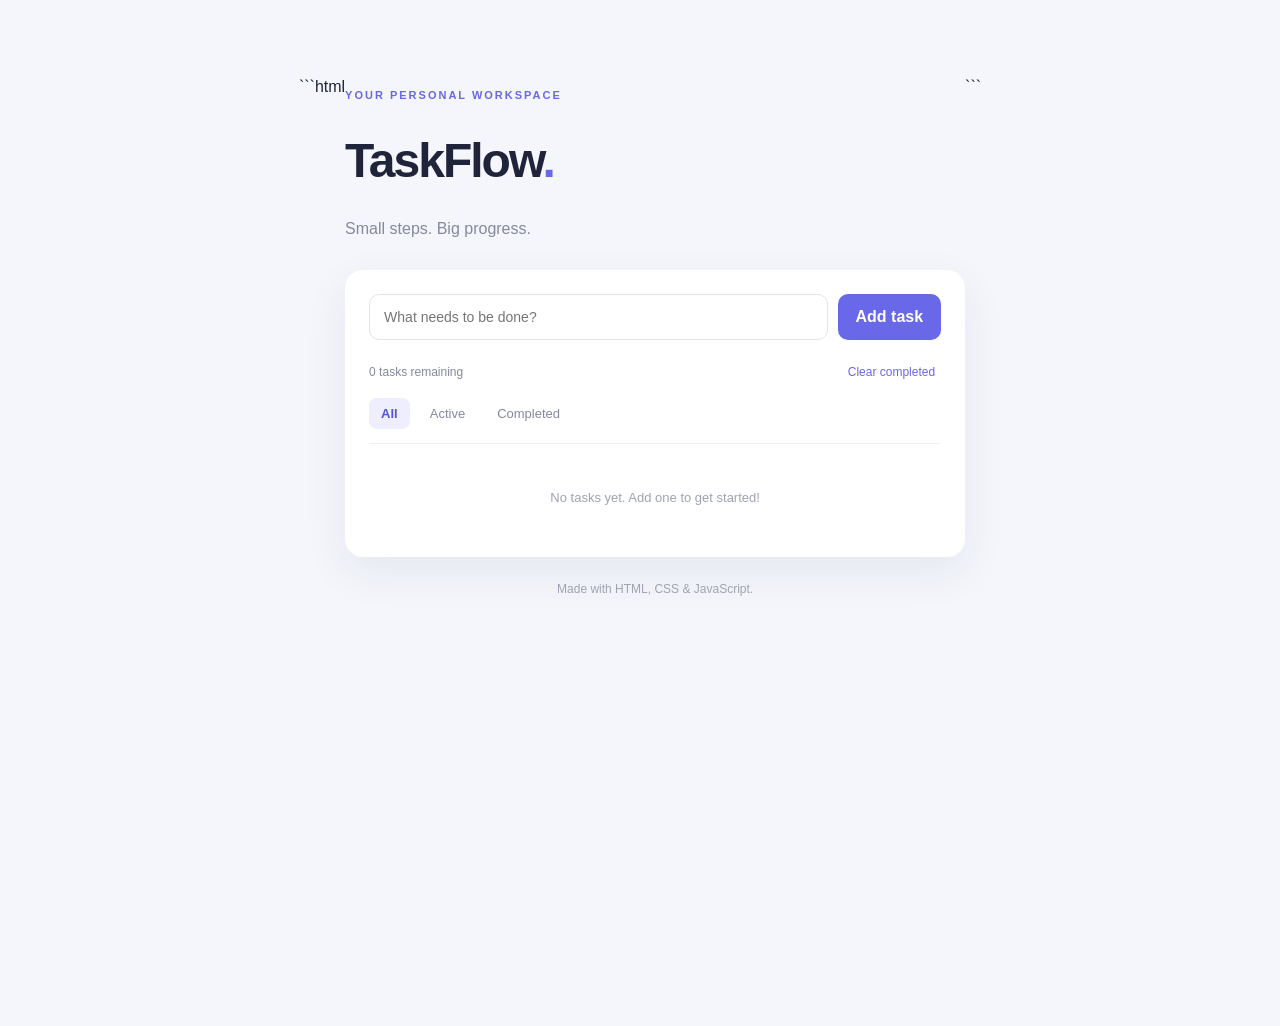
==== index.html @ 5522de28 "Build Taskflow todo app" ====
```html
<!DOCTYPE html>
<html lang="en">
<head>
    <meta charset="UTF-8">
    <meta name="viewport" content="width=device-width, initial-scale=1.0">
    <title>TaskFlow | Stay Organized</title>
    <link rel="stylesheet" href="style.css">
</head>
<body>
    <main class="app">
        <header>
            <p class="eyebrow">YOUR PERSONAL WORKSPACE</p>
            <h1>TaskFlow<span>.</span></h1>
            <p class="subtitle">Small steps. Big progress.</p>
        </header>

        <section class="task-card">
            <form id="task-form">
                <input
                    type="text"
                    id="task-input"
                    placeholder="What needs to be done?"
                    maxlength="120"
                    autocomplete="off"
                    required
                >
                <button type="submit">Add task</button>
            </form>

            <div class="task-summary">
                <span id="task-count">0 tasks remaining</span>
                <button id="clear-completed" class="text-button">
                    Clear completed
                </button>
            </div>

            <nav class="filters" aria-label="Filter tasks">
                <button class="filter active" data-filter="all">All</button>
                <button class="filter" data-filter="active">Active</button>
                <button class="filter" data-filter="completed">Completed</button>
            </nav>

            <ul id="task-list" aria-live="polite"></ul>
            <p id="empty-message" class="empty-message">
                No tasks yet. Add one to get started!
            </p>
        </section>

        <footer>Made with HTML, CSS & JavaScript.</footer>
    </main>

    <script src="script.js"></script>
</body>
</html>
```
---- style.css ----
```css
* {
    box-sizing: border-box;
    margin: 0;
    padding: 0;
}

body {
    min-height: 100vh;
    font-family: Arial, sans-serif;
    background: #f4f6fb;
    color: #20243a;
    display: flex;
    justify-content: center;
    padding: 70px 20px 40px;
}

.app {
    width: 100%;
    max-width: 620px;
}

header {
    margin-bottom: 32px;
}

.eyebrow {
    color: #6868e8;
    font-size: 11px;
    font-weight: bold;
    letter-spacing: 2px;
    margin-bottom: 12px;
}

h1 {
    font-size: 48px;
    letter-spacing: -2px;
}

h1 span {
    color: #6868e8;
}

.subtitle {
    margin-top: 8px;
    color: #85899b;
}

.task-card {
    background: white;
    border-radius: 18px;
    padding: 24px;
    box-shadow: 0 15px 45px rgba(35, 40, 80, 0.07);
}

#task-form {
    display: flex;
    gap: 10px;
}

#task-input {
    flex: 1;
    min-width: 0;
    padding: 14px;
    border: 1px solid #e2e5ef;
    border-radius: 10px;
    font-size: 14px;
    outline: none;
}

#task-input:focus {
    border-color: #6868e8;
}

button {
    cursor: pointer;
    font: inherit;
}

#task-form button {
    border: none;
    border-radius: 10px;
    padding: 0 18px;
    background: #6868e8;
    color: white;
    font-weight: bold;
}

#task-form button:hover {
    background: #5252cc;
}

.task-summary {
    display: flex;
    justify-content: space-between;
    align-items: center;
    gap: 10px;
    margin: 24px 0 18px;
    color: #85899b;
    font-size: 12px;
}

.text-button {
    background: none;
    border: none;
    color: #6868e8;
    font-size: 12px;
}

.filters {
    display: flex;
    gap: 8px;
    border-bottom: 1px solid #eef0f5;
    padding-bottom: 14px;
}

.filter {
    border: none;
    background: transparent;
    color: #85899b;
    padding: 8px 12px;
    border-radius: 8px;
    font-size: 13px;
}

.filter.active {
    background: #eeeeff;
    color: #5555d8;
    font-weight: bold;
}

#task-list {
    list-style: none;
}

.task-item {
    display: flex;
    align-items: center;
    gap: 12px;
    padding: 16px 4px;
    border-bottom: 1px solid #f0f1f6;
}

.task-item input {
    width: 17px;
    height: 17px;
    accent-color: #6868e8;
    cursor: pointer;
}

.task-text {
    flex: 1;
    overflow-wrap: anywhere;
    font-size: 14px;
}

.task-item.completed .task-text {
    text-decoration: line-through;
    color: #a4a7b5;
}

.delete-button {
    border: none;
    background: #fff0f0;
    color: #d94c4c;
    border-radius: 7px;
    padding: 7px 10px;
    font-size: 12px;
}

.empty-message {
    text-align: center;
    color: #a0a3b1;
    font-size: 13px;
    padding: 30px 0 15px;
}

footer {
    text-align: center;
    color: #a0a3b1;
    font-size: 12px;
    margin-top: 25px;
}

@media (max-width: 480px) {
    body {
        padding: 40px 14px;
    }

    h1 {
        font-size: 40px;
    }

    .task-card {
        padding: 17px;
    }

    #task-form {
        flex-direction: column;
    }

    #task-form button {
        padding: 13px;
    }
}
```
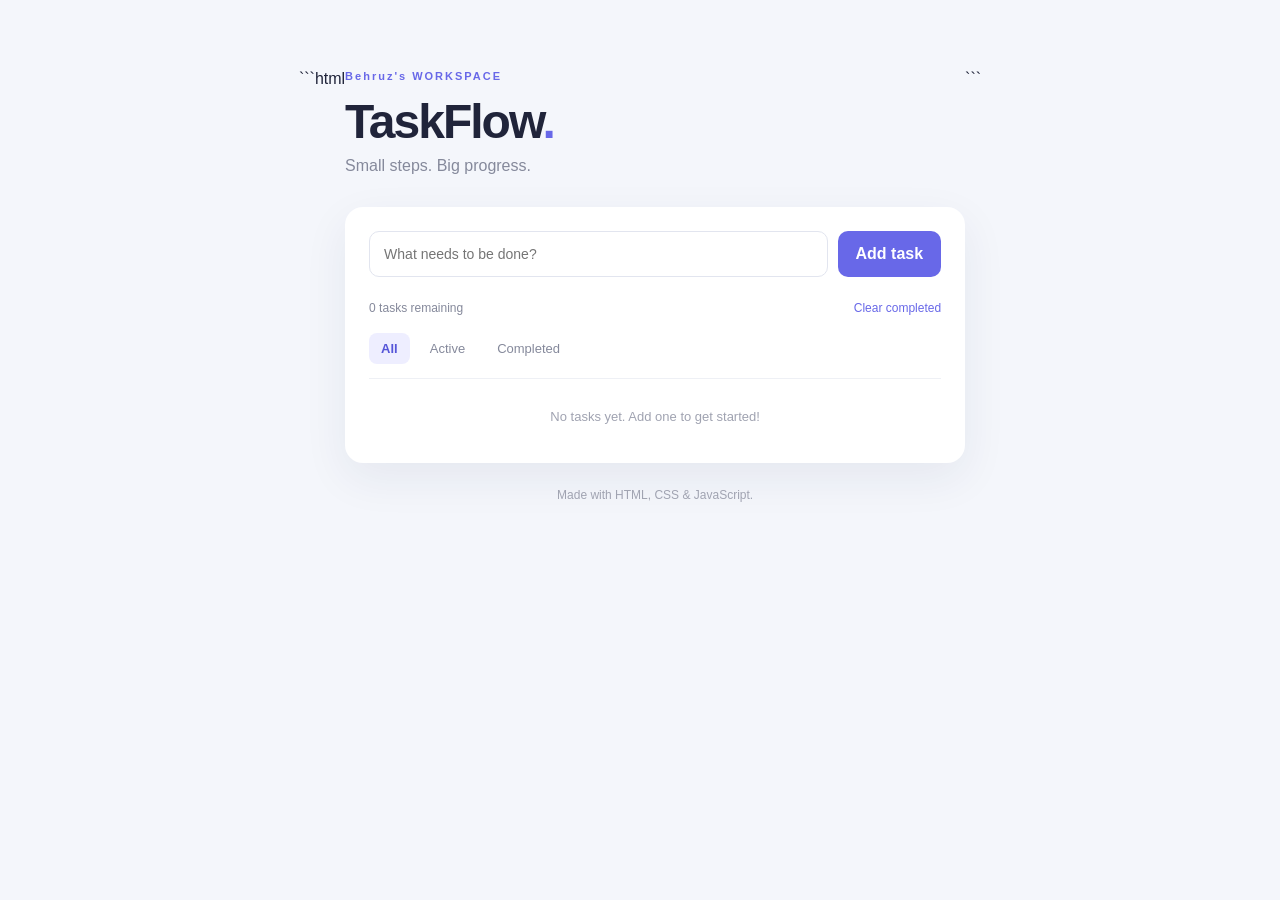
==== commit 931c50ab: "Updated home page name" ====
--- a/index.html
+++ b/index.html
@@ -10,7 +10,7 @@
 <body>
     <main class="app">
         <header>
-            <p class="eyebrow">YOUR PERSONAL WORKSPACE</p>
+            <p class="eyebrow">Behruz's WORKSPACE</p>
             <h1>TaskFlow<span>.</span></h1>
             <p class="subtitle">Small steps. Big progress.</p>
         </header>
--- a/style.css
+++ b/style.css
@@ -1,4 +1,4 @@
-```css
+
 * {
     box-sizing: border-box;
     margin: 0;
@@ -203,4 +203,4 @@
         padding: 13px;
     }
 }
-```
+
